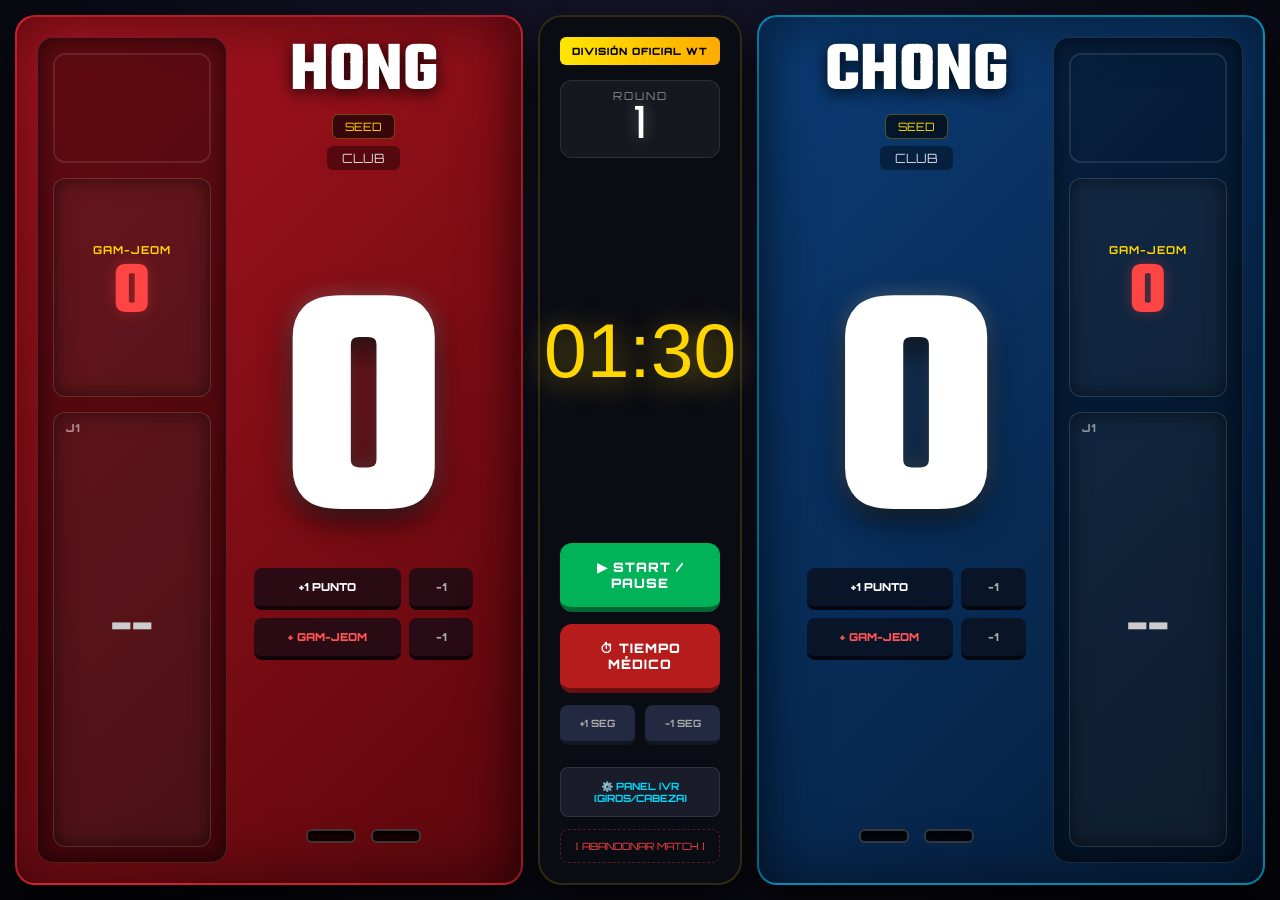
==== combate.html @ 031f1d9b "primer commit" ====
<!DOCTYPE html>
    <html lang="es">
    <head>
        <meta charset="UTF-8">
        <meta name="viewport" content="width=device-width, initial-scale=1.0">
        <title>SMTKD - Consola del Operador Táctico</title>
        <link href="https://fonts.googleapis.com/css2?family=Teko:wght@500;700;900&family=Orbitron:wght@700;900&display=swap" rel="stylesheet">
        <link rel="stylesheet" href="https://cdnjs.cloudflare.com/ajax/libs/font-awesome/6.5.1/css/all.min.css">
        <link rel="stylesheet" href="css/componentes.css">
        <link rel="stylesheet" href="css/marcador.css">
    </head>
    <body class="body-combate">

        <div class="contenedor-marcador">
            <div class="bando rojo">
                <div class="columna-lateral">
                    <div class="bandera" id="bandera-rojo"><img id="img-bandera-rojo" src="" style="width:100%; height:100%; object-fit:cover; border-radius:10px; display:none;"></div>
                    <div class="modulo-lateral modulo-gamjeom" id="gamjeom-rojo-box"><div class="titulo-gamjeom">GAM-JEOM</div><div class="num-gamjeom" id="flt-rojo">0</div></div>
                    <div class="contenedor-jueces" id="jueces-rojo-container">
                        <div class="modulo-lateral" id="j1-rojo-box"><div class="header-juez"><div class="label-modulo">J1</div></div><div class="score-modulo" id="j1-rojo-val">--</div></div>
                        <div class="modulo-lateral" id="j2-rojo-box"><div class="header-juez"><div class="label-modulo">J2</div></div><div class="score-modulo" id="j2-rojo-val">--</div></div>
                    </div>
                </div>
                <div class="contenido-bando">
                    <div class="nombre-competidor" id="nombre-display-rojo">HONG</div>
                    <div class="rank-competidor" id="rank-display-rojo">-</div>
                    <div class="pais-competidor" id="subtexto-display-rojo">-</div>
                    <div class="puntos" id="pts-rojo">0</div>
                    
                    <div class="panel-operador-rapido">
                        <div class="fila-rapida">
                            <button class="btn-op btn-op-pt" onclick="cambiarPuntosDirecto('rojo', 1, null)">+1 PUNTO</button>
                            <button class="btn-op btn-op-sub" onclick="cambiarPuntosDirecto('rojo', -1, null)">-1</button>
                        </div>
                        <div class="fila-rapida">
                            <button class="btn-op btn-op-gj" onclick="cambiarFalta('rojo', 1)">+ GAM-JEOM</button>
                            <button class="btn-op btn-op-sub" onclick="cambiarFalta('rojo', -1)">-1</button>
                        </div>
                    </div>

                    <div class="rounds-ganados-container"><div class="led-round" id="round-rojo-1"></div><div class="led-round" id="round-rojo-2"></div></div>
                </div>
            </div>

            <div class="centro">
                <div class="cabecera-centro">
                    <div class="categoria-box" id="categoria-display">CATEGORÍA</div>
                    <div class="round-box"><div class="round-label" id="lbl-fase">ROUND</div><div class="round-num" id="round-actual">1</div></div>
                </div>
                
                <div class="reloj-nucleo">
                    <div class="tiempo" id="cronometro">00:00</div>
                </div>

                <div class="controles-centro-gamer">
                    <button class="btn-control-main btn-play" id="btn-iniciar" onclick="controlarTiempo()">▶ START / PAUSE</button>
                    <button class="btn-control-main btn-kyeshi" onclick="iniciarKyeShi()">⏱ TIEMPO MÉDICO</button>
                    
                    <div class="fila-botones-tiempo">
                        <button class="btn-sec-centro" onclick="modificarTiempo(1)">+1 SEG</button>
                        <button class="btn-sec-centro" onclick="modificarTiempo(-1)">-1 SEG</button>
                    </div>
                    
                    <button class="btn-admin-modal" onclick="abrirModalAdmin()">⚙️ PANEL IVR (GIROS/CABEZA)</button>
                    <button class="btn-salir-match" onclick="window.location.href='setup.html'">[ ABANDONAR MATCH ]</button>
                </div>
            </div>

            <div class="bando azul">
                <div class="contenido-bando">
                    <div class="nombre-competidor" id="nombre-display-azul">CHONG</div>
                    <div class="rank-competidor" id="rank-display-azul">-</div>
                    <div class="pais-competidor" id="subtexto-display-azul">-</div>
                    <div class="puntos" id="pts-azul">0</div>
                    
                    <div class="panel-operador-rapido">
                        <div class="fila-rapida">
                            <button class="btn-op btn-op-pt" onclick="cambiarPuntosDirecto('azul', 1, null)">+1 PUNTO</button>
                            <button class="btn-op btn-op-sub" onclick="cambiarPuntosDirecto('azul', -1, null)">-1</button>
                        </div>
                        <div class="fila-rapida">
                            <button class="btn-op btn-op-gj" onclick="cambiarFalta('azul', 1)">+ GAM-JEOM</button>
                            <button class="btn-op btn-op-sub" onclick="cambiarFalta('azul', -1)">-1</button>
                        </div>
                    </div>

                    <div class="rounds-ganados-container"><div class="led-round" id="round-azul-1"></div><div class="led-round" id="round-azul-2"></div></div>
                </div>
                <div class="columna-lateral">
                    <div class="bandera" id="bandera-azul"><img id="img-bandera-azul" src="" style="width:100%; height:100%; object-fit:cover; border-radius:10px; display:none;"></div>
                    <div class="modulo-lateral modulo-gamjeom" id="gamjeom-azul-box"><div class="titulo-gamjeom">GAM-JEOM</div><div class="num-gamjeom" id="flt-azul">0</div></div>
                    <div class="contenedor-jueces" id="jueces-azul-container">
                        <div class="modulo-lateral" id="j1-azul-box"><div class="header-juez"><div class="label-modulo">J1</div></div><div class="score-modulo" id="j1-azul-val">--</div></div>
                        <div class="modulo-lateral" id="j2-azul-box"><div class="header-juez"><div class="label-modulo">J2</div></div><div class="score-modulo" id="j2-azul-val">--</div></div>
                    </div>
                </div>
            </div>
        </div>

        <script src="js/combate_engine.js"></script>
    </body>
    </html>
---- css/componentes.css ----
/* ========================================================
   ESTILO CONSOLA DE VIDEOJUEGOS - SMTKD BRAND DEFINITIVE
   ======================================================== */

/* Fuentes, Resets y Colores Base Gamer */
* { box-sizing: border-box; margin: 0; padding: 0; font-family: 'Orbitron', sans-serif; user-select: none; }

body { 
    color: white; 
    min-height: 100vh; 
    overflow-x: hidden; 
    position: relative; 
    /* Fondo inmersivo: Gradiente de estadio nocturno de alta fidelidad */
    background: radial-gradient(circle at 50% 30%, #1a1a35 0%, #0a0a14 70%, #05050a 100%);
}

/* Botón Volver con estética de interfaz de juego (HUD) */
.btn-volver { 
    position: absolute; 
    top: 20px; 
    left: 20px; 
    background: rgba(255, 255, 255, 0.05); 
    color: #00ddff; 
    border: 2px solid #00ddff; 
    padding: 10px 20px; 
    border-radius: 30px; 
    cursor: pointer; 
    z-index: 100; 
    font-size: 11px; 
    font-weight: 900; 
    letter-spacing: 2px;
    text-transform: uppercase; 
    box-shadow: 0 0 15px rgba(0, 221, 255, 0.2);
    transition: all 0.2s ease;
}
.btn-volver:hover { 
    background: #00ddff; 
    color: #000; 
    box-shadow: 0 0 25px #00ddff; 
    transform: scale(1.05);
}

/* ========================================================
   1. MENÚ DE BIENVENIDA (SELECCIÓN DE MODO 3D)
   ======================================================== */
.body-menu { display: flex; justify-content: center; align-items: center; height: 100vh; position: relative; }

/* Rejilla de fondo estilo Tron / Arena Virtual */
.menu-grid-overlay { 
    position: fixed; 
    top: 0; 
    left: 0; 
    width: 100vw; 
    height: 100vh; 
    background-image: 
        linear-gradient(rgba(0, 221, 255, 0.02) 1px, transparent 1px), 
        linear-gradient(90deg, rgba(0, 221, 255, 0.02) 1px, transparent 1px); 
    background-size: 40px 40px; 
    z-index: -1; 
    pointer-events: none; 
}

.menu-container-central { display: flex; flex-direction: column; align-items: center; width: 100%; max-width: 1000px; z-index: 10; position: relative; }
.menu-logo { font-size: 4rem; font-weight: 900; letter-spacing: 8px; color: #fff; text-align: center; font-style: italic; }
.menu-tagline { font-size: 11px; color: #667085; letter-spacing: 4px; margin-bottom: 60px; text-align: center; font-weight: bold; }
.glow-text { color: #ffd600; text-shadow: 0 0 25px rgba(255, 214, 0, 0.6), 0 0 50px rgba(255, 214, 0, 0.3); }

.menu-opciones { display: flex; gap: 50px; justify-content: center; width: 100%; perspective: 2000px; }

/* Tarjetas de Selección Vidrio Esmerilado Premium */
.tarjeta-pro { 
    background: rgba(20, 24, 43, 0.6); 
    border: 2px solid rgba(255, 255, 255, 0.1); 
    border-radius: 24px; 
    width: 340px; 
    cursor: pointer; 
    position: relative;
    transform-style: preserve-3d;
    box-shadow: 0 20px 50px rgba(0,0,0,0.6), inset 0 0 30px rgba(255,255,255,0.02);
    transition: all 0.5s cubic-bezier(0.2, 0.8, 0.2, 1); 
}

.tarjeta-content { background: transparent; padding: 40px 25px; display: flex; flex-direction: column; align-items: center; text-align: center; gap: 20px; transform: translateZ(30px); transform-style: preserve-3d;}

/* Emblema Metálico de Batalla */
.tarjeta-icon { 
    font-size: 48px; 
    width: 90px; 
    height: 90px; 
    display: flex; 
    align-items: center; 
    justify-content: center; 
    border-radius: 24px; 
    background: linear-gradient(135deg, #1e2238 0%, #0d0f1d 100%);
    border: 2px solid rgba(255, 255, 255, 0.08); 
    box-shadow: inset 0 0 20px rgba(255, 255, 255, 0.05), 0 10px 20px rgba(0,0,0,0.4);
    transform: translateZ(20px); 
    transition: all 0.4s cubic-bezier(0.175, 0.885, 0.32, 1.275); 
}
.tarjeta-icon i { background: linear-gradient(180deg, #fff 20%, currentcolor 100%); -webkit-background-clip: text; -webkit-text-fill-color: transparent; display: block; }

.tarjeta-info h3 { font-size: 24px; color: #fff; letter-spacing: 1px; margin-bottom: 5px; }
.tarjeta-info p { font-size: 11px; color: #64748b; font-weight: 900; letter-spacing: 1px; font-family: 'Arial'; }
.btn-acceder { display: inline-block; margin-top: 10px; font-size: 11px; font-weight: 900; letter-spacing: 2px; text-transform: uppercase; border-bottom: 2px solid transparent; padding-bottom: 2px;}

.kyorugi .tarjeta-icon, .kyorugi .btn-acceder { color: #ffd600; }
.torneo .tarjeta-icon, .torneo .btn-acceder { color: #00e676; }

/* Efecto Selección Consola (Hover) */
.kyorugi:hover { 
    transform: translateY(-20px) rotateX(12deg) rotateY(-10deg) scale(1.04);
    border-color: #ffd600; 
    box-shadow: 0 40px 60px rgba(0,0,0,0.8), 0 0 40px rgba(255, 214, 0, 0.25); 
}
.torneo:hover { 
    transform: translateY(-20px) rotateX(12deg) rotateY(10deg) scale(1.04);
    border-color: #00e676; 
    box-shadow: 0 40px 60px rgba(0,0,0,0.8), 0 0 40px rgba(0, 230, 118, 0.25); 
}
.tarjeta-pro:hover .tarjeta-icon { transform: translateZ(90px) rotate(-12deg) scale(1.2); border-color: currentcolor; box-shadow: 0 15px 30px rgba(0,0,0,0.5), 0 0 25px currentcolor; }
.tarjeta-pro:hover .tarjeta-icon i { filter: drop-shadow(0 0 12px currentcolor); }
.tarjeta-pro:hover .btn-acceder { border-color: currentcolor; }


/* ========================================================
   2. INTERFAZ DE PARÁMETROS (SETUP GLASS)
   ======================================================== */
.setup-page-layout, .body-torneo { padding: 100px 40px 40px; display: flex; flex-direction: column; align-items: center; }
.setup-container-main { width: 100%; max-width: 1100px; display: flex; flex-direction: column; gap: 25px; }

/* Contenedores con Efecto Cristal de Juego */
.setup-card { 
    background: rgba(22, 26, 47, 0.65); 
    border: 2px solid rgba(255, 255, 255, 0.05); 
    border-radius: 20px; 
    padding: 30px; 
    box-shadow: 0 20px 40px rgba(0,0,0,0.5), inset 0 0 30px rgba(255,255,255,0.01);
}
.setup-card-esports { border: 2px solid rgba(255, 214, 0, 0.15) !important; background: rgba(30, 25, 45, 0.65); }
.setup-card-title { color: #fff; font-size: 13px; font-weight: 900; letter-spacing: 3px; margin-bottom: 25px; border-bottom: 2px solid rgba(255,255,255,0.05); padding-bottom: 12px; text-transform: uppercase; }

/* Selección de Personajes (Versus Layout) */
.atletas-grid-esports { display: grid; grid-template-columns: 1fr 80px 1fr; gap: 10px; align-items: center; }
.atleta-box-cyber { background: rgba(10, 12, 22, 0.7); border-radius: 16px; padding: 25px; position: relative; border: 1px solid rgba(255,255,255,0.03); }
.rojo-cyber { border-left: 6px solid #ff3344; box-shadow: inset 15px 0 30px rgba(255,51,68,0.03); } 
.azul-cyber { border-left: 6px solid #00ddff; box-shadow: inset 15px 0 30px rgba(0,221,255,0.03); }

.cyber-badge-bando { position: absolute; top: -12px; left: 20px; font-size: 11px; font-weight: 900; padding: 4px 18px; border-radius: 6px; letter-spacing: 1px; box-shadow: 0 4px 10px rgba(0,0,0,0.3); }
.rojo-cyber .cyber-badge-bando { background: #ff3344; text-shadow: 0 1px 3px rgba(0,0,0,0.4); } 
.azul-cyber .cyber-badge-bando { background: #00ddff; color:#000; }

.input-label-cyber { font-size: 10px; color: #515f7c; margin-bottom: 6px; letter-spacing: 1.5px; font-weight: 900; }
.setup-input-cyber, .setup-select-cyber { width: 100%; background: #070911; border: 2px solid rgba(255,255,255,0.05); color: #fff; padding: 12px; border-radius: 8px; font-weight: bold; outline: none; transition: 0.2s; font-family: 'Arial', sans-serif;}
.setup-input-cyber:focus, .setup-select-cyber:focus { border-color: #00ddff; background: #000; box-shadow: 0 0 12px rgba(0,221,255,0.2); }

.cyber-vs-divider { display: flex; flex-direction: column; align-items: center; justify-content: center; position: relative; height: 100%; }
.vs-text { font-size: 28px; font-weight: 900; color: #ffd600; font-style: italic; text-shadow: 0 0 15px rgba(255,214,0,0.5); z-index: 5; }
.vs-line { position: absolute; width: 2px; height: 100%; background: linear-gradient(transparent, rgba(255,255,255,0.1), transparent); }

.cyber-input-gala { background: #070911 !important; border: 2px dashed rgba(255, 214, 0, 0.3) !important; color: #ffd600 !important; font-size: 15px; letter-spacing: 1px; }

/* Reglas Panel */
.reglas-grid { display: grid; grid-template-columns: repeat(3, 1fr); gap: 20px; }
.regla-item { background: rgba(7, 9, 17, 0.5); border: 2px solid rgba(255,255,255,0.03); padding: 20px; border-radius: 12px; }
.input-label { font-size: 11px; color: #64748b; font-weight: 900; margin-bottom: 10px; letter-spacing: 1.5px; text-transform: uppercase; }
.tiempo-inputs { display: flex; align-items: center; gap: 8px; background: #000; padding: 8px 12px; border-radius: 8px; border: 1px solid rgba(255,255,255,0.05); }
.num-mini { width: 50px; text-align: center; background: transparent; border: none; border-bottom: 2px solid #334155; color: #ffd600; font-size: 20px; font-weight: bold; outline: none; }
.num-mini:focus { border-color: #ffd600; }

/* ========================================================
   3. BOTONES CHUNKY DE CONSOLA (EFECTO MECÁNICO 3D)
   ======================================================== */
.setup-actions { display: flex; justify-content: space-between; margin-top: 15px; gap: 20px; }

/* Estilo base Chunky */
.btn-secundario, .btn-iniciar-gigante, .btn-registro-esports {
    border: none;
    border-radius: 14px;
    font-family: 'Orbitron', sans-serif;
    font-weight: 900;
    text-transform: uppercase;
    letter-spacing: 2px;
    cursor: pointer;
    position: relative;
    transition: all 0.1s ease;
}

/* Botón Diagnóstico / Pantalla Secundaria */
.btn-secundario { 
    flex: 1; 
    background: #242942; 
    color: #fff; 
    padding: 18px;
    font-size: 11px;
    border-bottom: 5px solid #131625; /* Sombra sólida 3D */
}
.btn-secundario:audio, .btn-secundario:hover { background: #2f3554; }
.btn-secundario:active { 
    transform: translateY(4px); /* Baja físicamente */
    border-bottom-width: 1px; /* Pierde grosor de sombra */
}

/* Botón Principal FIGHT / INICIAR COMBATE (GIGANTE) */
.btn-iniciar-gigante { 
    flex: 2; 
    background: linear-gradient(180deg, #ffe600 0%, #ff9100 100%); 
    color: black; 
    padding: 18px 40px; 
    font-size: 18px; 
    font-style: italic;
    border-bottom: 6px solid #b36100;
    box-shadow: 0 10px 25px rgba(255, 145, 0, 0.25);
}
.btn-iniciar-gigante:hover { background: linear-gradient(180deg, #fff266 0%, #ffa214 100%); box-shadow: 0 10px 30px rgba(255, 145, 0, 0.4); }
.btn-iniciar-gigante:active { 
    transform: translateY(5px); 
    border-bottom-width: 1px; 
    box-shadow: 0 2px 10px rgba(255, 145, 0, 0.1);
}


/* ========================================================
   4. PANEL DE TORNEOS (ESTÉTRICA DE GESTIÓN ESPORTS)
   ======================================================== */
.panel-registro-esports { display: flex; flex-direction: column; gap: 20px; background: rgba(22, 26, 47, 0.8); padding: 25px; border-radius: 20px; border: 2px solid rgba(255,255,255,0.05); }

/* Botón Verde Confirmar Registro Chunky */
.btn-registro-esports { 
    background: linear-gradient(180deg, #00ff88 0%, #00b359 100%); 
    color: #000; 
    padding: 15px; 
    font-size: 13px; 
    border-bottom: 5px solid #006633;
    width: 100%; 
}
.btn-registro-esports:hover { background: linear-gradient(180deg, #33ffa3 0%, #00cc66 100%); }
.btn-registro-esports:active { transform: translateY(4px); border-bottom-width: 1px; }

/* Datacenter Modular */
.terminal-sync { background: #090b14; border: 2px solid rgba(0, 221, 255, 0.15); padding: 15px; border-radius: 12px; position: relative; box-shadow: inset 0 0 15px rgba(0,221,255,0.02); }
.terminal-title { font-size: 10px; color: #00ddff; margin-bottom: 12px; letter-spacing: 1px; font-weight: bold; text-align: center; }
.terminal-actions { display: flex; gap: 12px; }
.btn-term { flex: 1; text-align: center; font-size: 10px; font-weight: 900; padding: 10px; border-radius: 8px; background: #131728; cursor: pointer; transition: 0.2s; border: none; }
.btn-term-export { color: #ffd600; border-bottom: 3px solid #7a6300; }
.btn-term-export:active { transform: translateY(2px); border-bottom-width: 1px; }
.btn-term-import { color: #00ddff; border-bottom: 3px solid #00778a; }
.btn-term-import:active { transform: translateY(2px); border-bottom-width: 1px; }

.cyber-divider { border: none; border-top: 2px dashed rgba(255,255,255,0.05); margin: 5px 0; }
.contador-atletas { font-size: 12px; background: rgba(255,214,0,0.08); border: 2px solid rgba(255, 214, 0, 0.2); padding: 14px; text-align: center; border-radius: 10px; color:#ffd600; font-weight: bold; letter-spacing: 1px; }


/* ========================================================
   5. MODALES INTERNOS REGENERADOS
   ======================================================== */
.modal-overlay { position: fixed; top: 0; left: 0; width: 100%; height: 100%; background: rgba(3, 4, 9, 0.85); display: none; justify-content: center; align-items: center; z-index: 200; backdrop-filter: blur(12px); }
.modal-overlay.activa { display: flex; }
.modal-box { background: #121526; border: 2px solid rgba(255, 255, 255, 0.08); padding: 40px; border-radius: 24px; box-shadow: 0 40px 80px rgba(0,0,0,0.8); }
.modal-titulo { font-size: 24px; font-weight: 900; color: #ffd600; letter-spacing: 1px; font-style: italic; }

/* Switch de Opciones (Toggles Gamer) */
.toggle-container { display: flex; align-items: center; cursor: pointer; }
.toggle-checkbox { display: none; }
.toggle-switch { width: 46px; height: 24px; background: #090b14; border-radius: 12px; position: relative; transition: 0.3s; border: 2px solid #242942; }
.toggle-slider { width: 16px; height: 16px; background: #64748b; border-radius: 50%; position: absolute; top: 2px; left: 2px; transition: 0.3s; }
.toggle-checkbox:checked + .toggle-switch { background: rgba(0, 230, 118, 0.15); border-color: #00e676; }
.toggle-checkbox:checked + .toggle-switch .toggle-slider { left: 24px; background: #00e676; box-shadow: 0 0 10px #00e676; }
/* ========================================================
   DIAGNOSTICO JOYSTICKS MAPPING (PANTALLA DE TEST)
   ======================================================== */
#gamepad-status { font-family: 'Orbitron'; font-size: 11px; padding: 6px 15px; border-radius: 20px; font-weight: bold; }
.sin-mando { background: rgba(255,255,255,0.03); color: #555; border: 1px solid #222; }
.con-mando { background: rgba(0, 255, 0, 0.1); color: #00ff00; border: 1px solid rgba(0,255,0,0.3); }

.ps-header { display: flex; align-items: center; gap: 15px; margin-bottom: 20px; }
.ps-btn-volver { background: transparent; color: white; border: 2px solid white; border-radius: 50%; width: 35px; height: 35px; font-size: 16px; cursor: pointer; display: flex; align-items: center; justify-content: center; }
.ps-title { font-family: 'Orbitron'; font-size: 22px; color: white; text-transform: uppercase; }

.ps-diag-layout { display: flex; width: 100%; justify-content: center; padding: 20px;}
.ps-grid { display: grid; grid-template-columns: 1fr 1fr; gap: 30px; width: 100%; max-width: 900px; }

.ps-slot { position: relative; display: flex; padding: 25px; border: 1px solid rgba(255,255,255,0.05); background: rgba(10, 12, 22, 0.8); border-radius: 12px; box-shadow: 0 10px 30px rgba(0,0,0,0.5); }
.ps-number { font-size: 120px; font-weight: bold; color: rgba(255,255,255,0.03); position: absolute; left: 15px; top: -10px; font-family: 'Teko'; line-height: 1;}
.ps-info { width: 100%; z-index: 2; display: flex; flex-direction: column; align-items: center; }
.ps-status { font-size: 13px; color: #666; margin-bottom: 20px; font-family: 'Orbitron'; letter-spacing: 1px; }

.ps-slot.conectado { border-color: rgba(0,230,118,0.4); box-shadow: 0 0 20px rgba(0,230,118,0.1); }
.ps-slot.conectado .ps-status { color: #00e676; text-shadow: 0 0 10px rgba(0,230,118,0.5); }

.ps-controller-map { display: flex; align-items: center; gap: 15px; position: relative; }
.ps-triggers { display: flex; flex-direction: column; gap: 5px; }

.ps-dpad, .ps-shapes { display: grid; grid-template-columns: repeat(3, 28px); grid-template-rows: repeat(3, 28px); gap: 2px; }
.ps-up { grid-column: 2; grid-row: 1; } 
.ps-left { grid-column: 1; grid-row: 2; }
.ps-right { grid-column: 3; grid-row: 2; } 
.ps-down { grid-column: 2; grid-row: 3; }

.ps-analogs { display: flex; gap: 15px; margin-left: 10px; }

.ps-btn { display: flex; align-items: center; justify-content: center; color: #555; font-size: 12px; border: 2px solid #333; border-radius: 6px; background: #050508; width: 28px; height: 28px; transition: 0.1s; }
.ps-btn-top { width: 50px; height: 22px; font-size: 10px; border-radius: 4px; }
.ps-stick { width: 34px; height: 34px; border-radius: 50%; }

.ps-btn.prendido { color: #000 !important; border-color: #ffd600 !important; background: #ffd600 !important; box-shadow: 0 0 15px rgba(255,214,0,0.6); font-weight: bold; transform: scale(1.1); }
.ps-stick.prendido { background: rgba(255,214,0,0.4) !important; border-color: #ffd600 !important; box-shadow: 0 0 15px rgba(255,214,0,0.6); transform: scale(1.1); }
---- css/marcador.css ----
/* ========================================================
   ESTILO HÍBRIDO: FONDOS SÓLIDOS + CONSOLA NEÓN 3D
   ======================================================== */

.body-combate, .pagina-publico { background-color: #050508; height: 100vh; overflow: hidden; }

/* Contenedor Principal */
.contenedor-marcador { 
    display: flex; 
    width: 100%; 
    height: 100vh; 
    padding: 15px; 
    gap: 15px;
}

/* ========================================================
   1. FONDOS CLÁSICOS SÓLIDOS (ROJO Y AZUL)
   ======================================================== */
.bando { 
    flex: 1; 
    display: flex; 
    padding: 20px; 
    border-radius: 20px; 
    position: relative; 
    box-shadow: 0 20px 50px rgba(0,0,0,0.8);
}

.rojo { 
    /* Gradiente rojo profundo clásico */
    background: linear-gradient(135deg, #a7131f 0%, #5c070c 100%);
    border: 2px solid rgba(255, 51, 68, 0.5); 
    box-shadow: inset 0 0 60px rgba(0,0,0,0.5), 0 20px 50px rgba(0,0,0,0.8); 
}
.azul { 
    /* Gradiente azul profundo clásico */
    background: linear-gradient(135deg, #0b3c75 0%, #051d3b 100%);
    border: 2px solid rgba(0, 221, 255, 0.5); 
    box-shadow: inset 0 0 60px rgba(0,0,0,0.5), 0 20px 50px rgba(0,0,0,0.8); 
}

.contenido-bando { flex: 1; display: flex; flex-direction: column; justify-content: center; align-items: center; z-index: 2; position: relative; }

/* ========================================================
   2. TEXTOS Y NÚMEROS NEÓN (SOBRE FONDO SÓLIDO)
   ======================================================== */
.nombre-competidor { font-family: 'Teko', sans-serif; font-size: 5.5vw; font-weight: 900; text-transform: uppercase; position: absolute; top: 0px; text-shadow: 0 4px 15px rgba(0,0,0,0.8); line-height: 1; color: #fff; }
.rank-competidor { font-family: 'Orbitron'; font-size: 0.9vw; color: #ffd600; position: absolute; top: 6vw; background: rgba(0,0,0,0.6); padding: 4px 12px; border-radius: 6px; border: 1px solid rgba(255,214,0,0.3); }
.pais-competidor { font-family: 'Orbitron'; font-size: 1vw; color: rgba(255,255,255,0.8); position: absolute; top: 8.5vw; background: rgba(0,0,0,0.4); padding: 4px 15px; border-radius: 6px; }

.puntos { 
    font-family: 'Teko', sans-serif; 
    font-size: 26vw; 
    font-weight: 900; 
    line-height: 0.75; 
    margin-top: 5vw; 
    transition: transform 0.1s ease; 
    color: #fff;
    /* Resplandor blanco elegante para que resalte en ambos colores */
    text-shadow: 0 10px 30px rgba(0,0,0,0.8), 0 0 20px rgba(255,255,255,0.3);
}
.puntos.hit { transform: scale(1.15); text-shadow: 0 0 50px #fff; }

/* ========================================================
   3. BOTONES CHUNKY 3D DEL OPERADOR
   ======================================================== */
.panel-operador-rapido { display: flex; flex-direction: column; gap: 8px; width: 80%; margin-top: 15px; z-index: 20; }
.fila-rapida { display: flex; gap: 8px; }

.btn-op {
    font-family: 'Orbitron';
    font-weight: 900;
    font-size: 11px;
    border: none;
    border-radius: 8px;
    cursor: pointer;
    padding: 12px;
    color: #fff;
    transition: 0.1s ease;
    /* Fondo oscuro translúcido para que combine con el rojo y el azul */
    background: rgba(10, 12, 22, 0.7); 
    border-bottom: 4px solid rgba(0,0,0,0.6);
}
.btn-op-pt { flex: 3; }
.btn-op-gj { flex: 3; color: #ff5555; }
.btn-op-sub { flex: 1; color: #aaa; }

.btn-op:active { transform: translateY(3px); border-bottom-width: 1px; }
.btn-op-pt:hover { background: rgba(255,255,255,0.1); color: #ffd600; }
.btn-op-gj:hover { background: rgba(255,85,85,0.2); color: #ff3333; }

/* ========================================================
   4. PANELES LATERALES (JUECES Y GAM-JEOM)
   ======================================================== */
.columna-lateral { width: 190px; display: flex; flex-direction: column; gap: 15px; background: rgba(0, 0, 0, 0.4); padding: 15px; border-radius: 16px; border: 1px solid rgba(255,255,255,0.1); height: 100%; z-index: 10; box-shadow: inset 0 0 20px rgba(0,0,0,0.5); }
.bandera { width: 100%; height: 110px; border-radius: 12px; overflow: hidden; border: 2px solid rgba(255,255,255,0.1); }
.modulo-lateral { flex: 1; background: rgba(255, 255, 255, 0.05); border-radius: 12px; border: 1px solid rgba(255,255,255,0.1); display: flex; flex-direction: column; justify-content: center; align-items: center; position: relative; box-shadow: inset 0 0 20px rgba(0,0,0,0.5);}
.score-modulo { font-size: 60px; font-family: 'Teko'; font-weight: 900; line-height: 1; color: #ccc;}
.label-modulo { font-size: 11px; font-family: 'Orbitron'; font-weight: 900; color: rgba(255,255,255,0.5); }
.header-juez { position: absolute; top: 8px; left: 12px; }
.contenedor-jueces { display: flex; flex-direction: column; flex: 2; gap: 15px; width: 100%; }

.titulo-gamjeom { font-family: 'Orbitron'; font-size: 11px; color: #ffd600; font-weight: bold; letter-spacing: 1px; }
.num-gamjeom { font-family: 'Teko'; font-size: 75px; font-weight: 900; line-height: 1; color: #ff4444; text-shadow: 0 0 15px rgba(255,68,68,0.3); }

.modulo-lateral.activo { background: rgba(0, 230, 118, 0.2); border-color: #00e676; box-shadow: 0 0 20px rgba(0,230,118,0.3); }
.modulo-lateral.parpadeo-voto { background: rgba(255, 214, 0, 0.2); border-color: #ffd600; }
.modulo-lateral.parpadeo-voto .score-modulo { color: #ffd600; text-shadow: 0 0 15px #ffd600; }

/* Rondas Ganadas (Leds) */
.rounds-ganados-container { display: flex; gap: 15px; position: absolute; bottom: 20px; }
.led-round { width: 50px; height: 14px; border-radius: 6px; border: 2px solid rgba(255,255,255,0.2); background: rgba(0,0,0,0.8); box-shadow: inset 0 2px 5px rgba(0,0,0,1); }
.led-round.activo { background: #ffd600; box-shadow: 0 0 20px #ffd600; border-color: #fff; }

/* ========================================================
   5. CONSOLA CENTRAL NEÓN
   ======================================================== */
.centro { 
    width: 16vw; 
    min-width: 200px; 
    background: #0a0c14; /* Fondo oscuro y sólido para que resalte de los colores */
    display: flex; 
    flex-direction: column; 
    justify-content: space-between; 
    align-items: center; 
    padding: 20px; 
    border-radius: 24px;
    border: 2px solid rgba(255, 214, 0, 0.15);
    box-shadow: 0 20px 50px rgba(0,0,0,0.8);
    z-index: 10; 
}

.cabecera-centro { width: 100%; display: flex; flex-direction: column; gap: 15px; align-items: center; }
.categoria-box { font-family: 'Orbitron'; font-size: 10px; background: linear-gradient(90deg, #ffe600, #ffaa00); color: #000; font-weight: 900; padding: 8px; border-radius: 6px; text-align: center; width: 100%; letter-spacing: 1px; }
.round-box { text-align: center; background: rgba(255,255,255,0.05); padding: 8px 20px; border-radius: 12px; border: 1px solid rgba(255,255,255,0.1); width: 100%; }
.round-label { font-family: 'Orbitron'; font-size: 11px; color: #888; letter-spacing: 2px; }
.round-num { font-family: 'Teko'; font-size: 4vw; line-height: 0.9; color: #fff; text-shadow: 0 0 15px rgba(255,255,255,0.3); }

/* Reloj Digital */
.reloj-nucleo { margin: 20px 0; }
.tiempo { font-family: 'Impact', sans-serif; font-size: 6vw; color: #ffd600; text-shadow: 0 5px 30px rgba(255, 214, 0, 0.5); line-height: 1; }

/* Controles Chunky del Centro */
.controles-centro-gamer { display: flex; flex-direction: column; gap: 12px; width: 100%; }

.btn-control-main {
    border: none;
    border-radius: 12px;
    font-family: 'Orbitron';
    font-weight: 900;
    font-size: 13px;
    padding: 16px;
    color: #fff;
    cursor: pointer;
    transition: 0.1s ease;
    letter-spacing: 1px;
}
.btn-play { background: #00b359; border-bottom: 5px solid #006633; }
.btn-play:active { transform: translateY(4px); border-bottom-width: 1px; }

.btn-kyeshi { background: #b71c1c; border-bottom: 5px solid #6b1010; }
.btn-kyeshi:active { transform: translateY(4px); border-bottom-width: 1px; }

.fila-botones-tiempo { display: flex; gap: 10px; width: 100%; }
.btn-sec-centro { flex: 1; background: #242942; border: none; border-bottom: 4px solid #131625; color: #aaa; font-family: 'Orbitron'; font-weight: bold; font-size: 10px; padding: 12px; border-radius: 8px; cursor: pointer; transition: 0.1s ease;}
.btn-sec-centro:active { transform: translateY(3px); border-bottom-width: 1px; }

.btn-admin-modal { background: #1a1c29; border: 1px solid rgba(255,255,255,0.1); color: #00ddff; padding: 12px; font-family: 'Orbitron'; font-size: 10px; font-weight: bold; border-radius: 8px; cursor: pointer; margin-top: 10px; }
.btn-admin-modal:hover { background: #242942; }

.btn-salir-match { background: transparent; color: #ff4444; font-size: 10px; font-family: 'Orbitron'; padding: 10px; border-radius: 8px; width: 100%; cursor: pointer; border: 1px dashed rgba(255,68,68,0.3); }
.btn-salir-match:hover { background: rgba(255,68,68,0.1); border-color: #ff4444; }

/* ========================================================
   AJUSTES EXCLUSIVOS PARA PANTALLA DE TV (PÚBLICO)
   ======================================================== */
.pagina-publico .panel-operador-rapido { display: none !important; }
.pagina-publico .centro { background: transparent; border: none; box-shadow: none; backdrop-filter: none; justify-content: flex-start; padding-top: 40px; }
.pagina-publico .bando.rojo { margin-left: 10px; }
.pagina-publico .bando.azul { margin-right: 10px; }

/* Hit Indicator en Pantalla Pública */
.icono-hit-reciente { position: absolute; width: 80px; height: 80px; opacity: 0; transform: scale(0.5); transition: all 0.3s cubic-bezier(0.175, 0.885, 0.32, 1.275); z-index: 10; bottom: 15%; }
.icono-hit-reciente.show { opacity: 1; transform: scale(1); }
.rojo .icono-hit-reciente { right: 40px; filter: drop-shadow(0 0 20px #fff); }
.azul .icono-hit-reciente { left: 40px; filter: drop-shadow(0 0 20px #fff); }
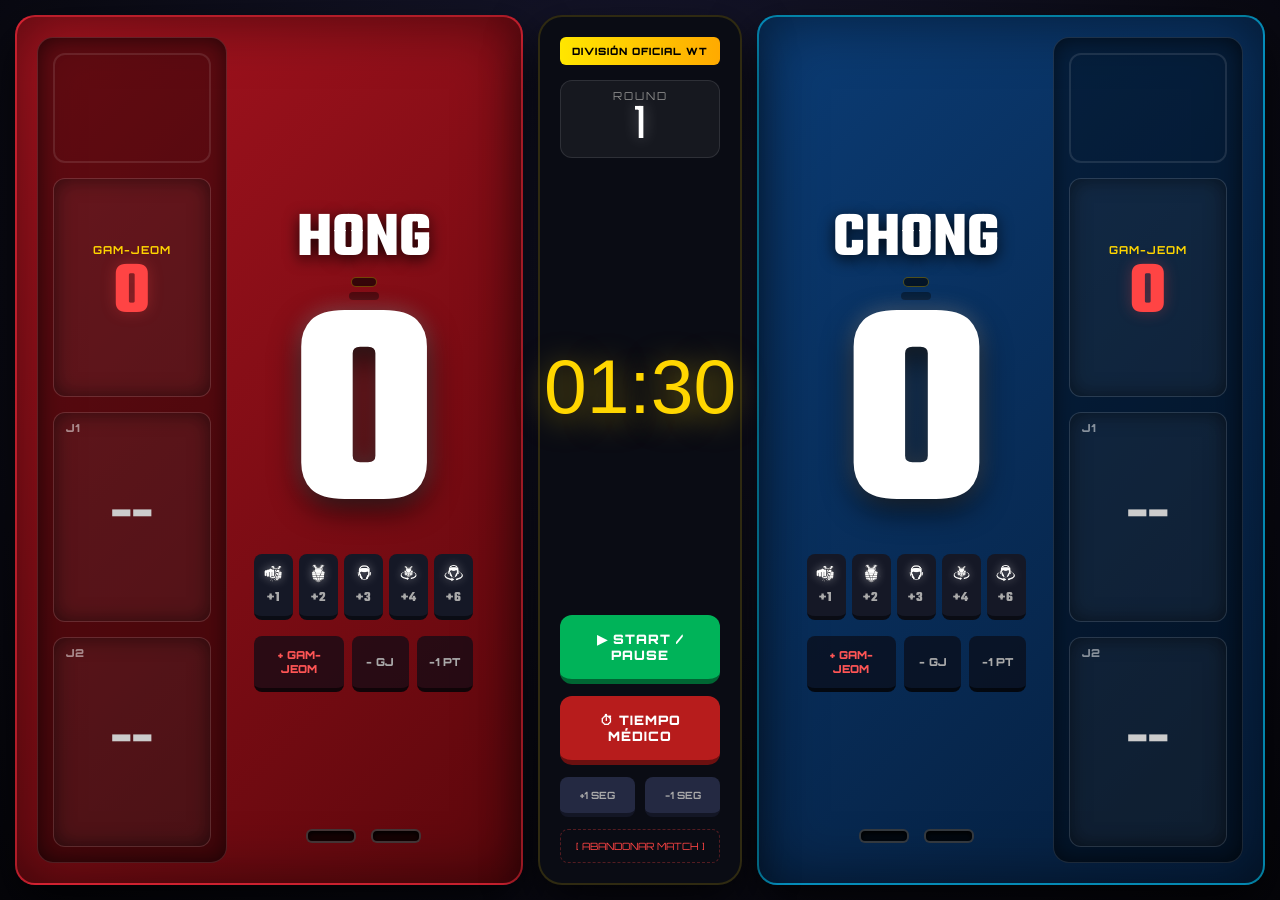
==== commit 1870974d: "commit 2" ====
--- a/combate.html
+++ b/combate.html
@@ -1,102 +1,134 @@
-    <!DOCTYPE html>
-    <html lang="es">
-    <head>
-        <meta charset="UTF-8">
-        <meta name="viewport" content="width=device-width, initial-scale=1.0">
-        <title>SMTKD - Consola del Operador Táctico</title>
-        <link href="https://fonts.googleapis.com/css2?family=Teko:wght@500;700;900&family=Orbitron:wght@700;900&display=swap" rel="stylesheet">
-        <link rel="stylesheet" href="https://cdnjs.cloudflare.com/ajax/libs/font-awesome/6.5.1/css/all.min.css">
-        <link rel="stylesheet" href="css/componentes.css">
-        <link rel="stylesheet" href="css/marcador.css">
-    </head>
-    <body class="body-combate">
+<!DOCTYPE html>
+<html lang="es">
+<head>
+    <meta charset="UTF-8">
+    <meta name="viewport" content="width=device-width, initial-scale=1.0">
+    <title>SMTKD - Consola del Operador Táctico</title>
+    <link href="https://fonts.googleapis.com/css2?family=Teko:wght@500;700;900&family=Orbitron:wght@700;900&display=swap" rel="stylesheet">
+    <link rel="stylesheet" href="https://cdnjs.cloudflare.com/ajax/libs/font-awesome/6.5.1/css/all.min.css">
+    <link rel="stylesheet" href="css/componentes.css">
+    <link rel="stylesheet" href="css/marcador.css">
+</head>
+<body class="body-combate">
 
-        <div class="contenedor-marcador">
-            <div class="bando rojo">
-                <div class="columna-lateral">
-                    <div class="bandera" id="bandera-rojo"><img id="img-bandera-rojo" src="" style="width:100%; height:100%; object-fit:cover; border-radius:10px; display:none;"></div>
-                    <div class="modulo-lateral modulo-gamjeom" id="gamjeom-rojo-box"><div class="titulo-gamjeom">GAM-JEOM</div><div class="num-gamjeom" id="flt-rojo">0</div></div>
-                    <div class="contenedor-jueces" id="jueces-rojo-container">
-                        <div class="modulo-lateral" id="j1-rojo-box"><div class="header-juez"><div class="label-modulo">J1</div></div><div class="score-modulo" id="j1-rojo-val">--</div></div>
-                        <div class="modulo-lateral" id="j2-rojo-box"><div class="header-juez"><div class="label-modulo">J2</div></div><div class="score-modulo" id="j2-rojo-val">--</div></div>
+    <div class="contenedor-marcador">
+        <div class="bando rojo">
+            <div class="columna-lateral">
+                <div class="bandera" id="bandera-rojo"><img id="img-bandera-rojo" src="" style="width:100%; height:100%; object-fit:cover; border-radius:10px; display:none;"></div>
+                <div class="modulo-lateral modulo-gamjeom" id="gamjeom-rojo-box"><div class="titulo-gamjeom">GAM-JEOM</div><div class="num-gamjeom" id="flt-rojo">0</div></div>
+                <div class="contenedor-jueces" id="jueces-rojo-container">
+                    <div class="modulo-lateral" id="j1-rojo-box"><div class="header-juez"><div class="label-modulo">J1</div></div><div class="score-modulo" id="j1-rojo-val">--</div></div>
+                    <div class="modulo-lateral" id="j2-rojo-box"><div class="header-juez"><div class="label-modulo">J2</div></div><div class="score-modulo" id="j2-rojo-val">--</div></div>
+                </div>
+            </div>
+            <div class="contenido-bando">
+                <div class="nombre-competidor" id="nombre-display-rojo">HONG</div>
+                <div class="rank-competidor" id="rank-display-rojo">-</div>
+                <div class="pais-competidor" id="subtexto-display-rojo">-</div>
+                <div class="puntos" id="pts-rojo">0</div>
+                
+                <div class="panel-operador-rapido">
+                    <div class="fila-puntos-grid">
+                        <button class="btn-op btn-pt-icon" onclick="cambiarPuntosDirecto('rojo', 1, 'punio')"><span class="tkd-icon icon-punio"></span><span>+1</span></button>
+                        <button class="btn-op btn-pt-icon" onclick="cambiarPuntosDirecto('rojo', 2, 'peto')"><span class="tkd-icon icon-peto"></span><span>+2</span></button>
+                        <button class="btn-op btn-pt-icon" onclick="cambiarPuntosDirecto('rojo', 3, 'casco')"><span class="tkd-icon icon-casco"></span><span>+3</span></button>
+                        <button class="btn-op btn-pt-icon" onclick="cambiarPuntosDirecto('rojo', 4, 'petogiro')"><span class="tkd-icon icon-petogiro"></span><span>+4</span></button>
+                        <button class="btn-op btn-pt-icon" onclick="cambiarPuntosDirecto('rojo', 6, 'cascogiro')"><span class="tkd-icon icon-cascogiro"></span><span>+6</span></button>
+                    </div>
+                    <div class="fila-rapida" style="margin-top: 8px;">
+                        <button class="btn-op btn-op-gj" onclick="cambiarFalta('rojo', 1)" style="flex:2;">+ GAM-JEOM</button>
+                        <button class="btn-op btn-op-sub" onclick="cambiarFalta('rojo', -1)">- GJ</button>
+                        <button class="btn-op btn-op-sub" onclick="cambiarPuntosDirecto('rojo', -1, null)">-1 PT</button>
                     </div>
                 </div>
-                <div class="contenido-bando">
-                    <div class="nombre-competidor" id="nombre-display-rojo">HONG</div>
-                    <div class="rank-competidor" id="rank-display-rojo">-</div>
-                    <div class="pais-competidor" id="subtexto-display-rojo">-</div>
-                    <div class="puntos" id="pts-rojo">0</div>
-                    
-                    <div class="panel-operador-rapido">
-                        <div class="fila-rapida">
-                            <button class="btn-op btn-op-pt" onclick="cambiarPuntosDirecto('rojo', 1, null)">+1 PUNTO</button>
-                            <button class="btn-op btn-op-sub" onclick="cambiarPuntosDirecto('rojo', -1, null)">-1</button>
-                        </div>
-                        <div class="fila-rapida">
-                            <button class="btn-op btn-op-gj" onclick="cambiarFalta('rojo', 1)">+ GAM-JEOM</button>
-                            <button class="btn-op btn-op-sub" onclick="cambiarFalta('rojo', -1)">-1</button>
-                        </div>
-                    </div>
 
-                    <div class="rounds-ganados-container"><div class="led-round" id="round-rojo-1"></div><div class="led-round" id="round-rojo-2"></div></div>
-                </div>
+                <div class="rounds-ganados-container"><div class="led-round" id="round-rojo-1"></div><div class="led-round" id="round-rojo-2"></div></div>
+            </div>
+        </div>
+
+        <div class="centro">
+            <div class="cabecera-centro">
+                <div class="categoria-box" id="categoria-display">CATEGORÍA</div>
+                <div class="round-box"><div class="round-label" id="lbl-fase">ROUND</div><div class="round-num" id="round-actual">1</div></div>
+            </div>
+            
+            <div class="reloj-nucleo">
+                <div class="tiempo" id="cronometro">00:00</div>
             </div>
 
-            <div class="centro">
-                <div class="cabecera-centro">
-                    <div class="categoria-box" id="categoria-display">CATEGORÍA</div>
-                    <div class="round-box"><div class="round-label" id="lbl-fase">ROUND</div><div class="round-num" id="round-actual">1</div></div>
+            <div class="controles-centro-gamer">
+                <button class="btn-control-main btn-play" id="btn-iniciar" onclick="controlarTiempo()">▶ START / PAUSE</button>
+                <button class="btn-control-main btn-kyeshi" onclick="iniciarKyeShi()">⏱ TIEMPO MÉDICO</button>
+                
+                <div class="fila-botones-tiempo">
+                    <button class="btn-sec-centro" onclick="modificarTiempo(1)">+1 SEG</button>
+                    <button class="btn-sec-centro" onclick="modificarTiempo(-1)">-1 SEG</button>
                 </div>
                 
-                <div class="reloj-nucleo">
-                    <div class="tiempo" id="cronometro">00:00</div>
+                <button class="btn-salir-match" onclick="window.location.href='setup.html'">[ ABANDONAR MATCH ]</button>
+            </div>
+        </div>
+
+        <div class="bando azul">
+            <div class="contenido-bando">
+                <div class="nombre-competidor" id="nombre-display-azul">CHONG</div>
+                <div class="rank-competidor" id="rank-display-azul">-</div>
+                <div class="pais-competidor" id="subtexto-display-azul">-</div>
+                <div class="puntos" id="pts-azul">0</div>
+                
+                <div class="panel-operador-rapido">
+                    <div class="fila-puntos-grid">
+                        <button class="btn-op btn-pt-icon" onclick="cambiarPuntosDirecto('azul', 1, 'punio')"><span class="tkd-icon icon-punio"></span><span>+1</span></button>
+                        <button class="btn-op btn-pt-icon" onclick="cambiarPuntosDirecto('azul', 2, 'peto')"><span class="tkd-icon icon-peto"></span><span>+2</span></button>
+                        <button class="btn-op btn-pt-icon" onclick="cambiarPuntosDirecto('azul', 3, 'casco')"><span class="tkd-icon icon-casco"></span><span>+3</span></button>
+                        <button class="btn-op btn-pt-icon" onclick="cambiarPuntosDirecto('azul', 4, 'petogiro')"><span class="tkd-icon icon-petogiro"></span><span>+4</span></button>
+                        <button class="btn-op btn-pt-icon" onclick="cambiarPuntosDirecto('azul', 6, 'cascogiro')"><span class="tkd-icon icon-cascogiro"></span><span>+6</span></button>
+                    </div>
+                    <div class="fila-rapida" style="margin-top: 8px;">
+                        <button class="btn-op btn-op-gj" onclick="cambiarFalta('azul', 1)" style="flex:2;">+ GAM-JEOM</button>
+                        <button class="btn-op btn-op-sub" onclick="cambiarFalta('azul', -1)">- GJ</button>
+                        <button class="btn-op btn-op-sub" onclick="cambiarPuntosDirecto('azul', -1, null)">-1 PT</button>
+                    </div>
                 </div>
 
-                <div class="controles-centro-gamer">
-                    <button class="btn-control-main btn-play" id="btn-iniciar" onclick="controlarTiempo()">▶ START / PAUSE</button>
-                    <button class="btn-control-main btn-kyeshi" onclick="iniciarKyeShi()">⏱ TIEMPO MÉDICO</button>
-                    
-                    <div class="fila-botones-tiempo">
-                        <button class="btn-sec-centro" onclick="modificarTiempo(1)">+1 SEG</button>
-                        <button class="btn-sec-centro" onclick="modificarTiempo(-1)">-1 SEG</button>
-                    </div>
-                    
-                    <button class="btn-admin-modal" onclick="abrirModalAdmin()">⚙️ PANEL IVR (GIROS/CABEZA)</button>
-                    <button class="btn-salir-match" onclick="window.location.href='setup.html'">[ ABANDONAR MATCH ]</button>
-                </div>
+                <div class="rounds-ganados-container"><div class="led-round" id="round-azul-1"></div><div class="led-round" id="round-azul-2"></div></div>
             </div>
-
-            <div class="bando azul">
-                <div class="contenido-bando">
-                    <div class="nombre-competidor" id="nombre-display-azul">CHONG</div>
-                    <div class="rank-competidor" id="rank-display-azul">-</div>
-                    <div class="pais-competidor" id="subtexto-display-azul">-</div>
-                    <div class="puntos" id="pts-azul">0</div>
-                    
-                    <div class="panel-operador-rapido">
-                        <div class="fila-rapida">
-                            <button class="btn-op btn-op-pt" onclick="cambiarPuntosDirecto('azul', 1, null)">+1 PUNTO</button>
-                            <button class="btn-op btn-op-sub" onclick="cambiarPuntosDirecto('azul', -1, null)">-1</button>
-                        </div>
-                        <div class="fila-rapida">
-                            <button class="btn-op btn-op-gj" onclick="cambiarFalta('azul', 1)">+ GAM-JEOM</button>
-                            <button class="btn-op btn-op-sub" onclick="cambiarFalta('azul', -1)">-1</button>
-                        </div>
-                    </div>
-
-                    <div class="rounds-ganados-container"><div class="led-round" id="round-azul-1"></div><div class="led-round" id="round-azul-2"></div></div>
-                </div>
-                <div class="columna-lateral">
-                    <div class="bandera" id="bandera-azul"><img id="img-bandera-azul" src="" style="width:100%; height:100%; object-fit:cover; border-radius:10px; display:none;"></div>
-                    <div class="modulo-lateral modulo-gamjeom" id="gamjeom-azul-box"><div class="titulo-gamjeom">GAM-JEOM</div><div class="num-gamjeom" id="flt-azul">0</div></div>
-                    <div class="contenedor-jueces" id="jueces-azul-container">
-                        <div class="modulo-lateral" id="j1-azul-box"><div class="header-juez"><div class="label-modulo">J1</div></div><div class="score-modulo" id="j1-azul-val">--</div></div>
-                        <div class="modulo-lateral" id="j2-azul-box"><div class="header-juez"><div class="label-modulo">J2</div></div><div class="score-modulo" id="j2-azul-val">--</div></div>
-                    </div>
+            <div class="columna-lateral">
+                <div class="bandera" id="bandera-azul"><img id="img-bandera-azul" src="" style="width:100%; height:100%; object-fit:cover; border-radius:10px; display:none;"></div>
+                <div class="modulo-lateral modulo-gamjeom" id="gamjeom-azul-box"><div class="titulo-gamjeom">GAM-JEOM</div><div class="num-gamjeom" id="flt-azul">0</div></div>
+                <div class="contenedor-jueces" id="jueces-azul-container">
+                    <div class="modulo-lateral" id="j1-azul-box"><div class="header-juez"><div class="label-modulo">J1</div></div><div class="score-modulo" id="j1-azul-val">--</div></div>
+                    <div class="modulo-lateral" id="j2-azul-box"><div class="header-juez"><div class="label-modulo">J2</div></div><div class="score-modulo" id="j2-azul-val">--</div></div>
                 </div>
             </div>
         </div>
+    </div>
 
-        <script src="js/combate_engine.js"></script>
-    </body>
-    </html>+    <div class="modal-overlay" id="modal-round">
+        <div class="modal-box" style="max-width: 900px; width: 95%;">
+            <div class="modal-titulo" id="modal-r-titulo">ROUND TERMINADO</div>
+            <div id="modal-r-ganador" style="font-size: 30px; font-weight: 900; margin: 10px 0;">GANADOR</div>
+            <div class="modal-criterio" id="modal-r-criterio">Criterio.</div>
+            
+            <div class="tabla-estadisticas" id="contenedor-estadisticas">
+                <div class="stat-header"><div>HONG</div><div>ESTADÍSTICAS</div><div>CHONG</div></div>
+                <div class="stat-row stat-total"><div class="stat-r-val" id="st-pt-r">0</div><div>TOTAL</div><div class="stat-a-val" id="st-pt-a">0</div></div>
+                <div class="stat-row"><div class="stat-r-val" id="st-pu-r">0</div><div class="stat-icon-wrapper"><span class="stat-icon icon-punio"></span></div><div class="stat-a-val" id="st-pu-a">0</div></div>
+                <div class="stat-row"><div class="stat-r-val" id="st-pe-r">0</div><div class="stat-icon-wrapper"><span class="stat-icon icon-peto"></span></div><div class="stat-a-val" id="st-pe-a">0</div></div>
+                <div class="stat-row"><div class="stat-r-val" id="st-ca-r">0</div><div class="stat-icon-wrapper"><span class="stat-icon icon-casco"></span></div><div class="stat-a-val" id="st-ca-a">0</div></div>
+                <div class="stat-row"><div class="stat-r-val" id="st-gj-r">0</div><div>FALTAS</div><div class="stat-a-val" id="st-gj-a">0</div></div>
+            </div>
+
+            <div id="contenedor-voto-manual" style="display: none; margin: 20px 0;">
+                <div class="fila-jueces-voto">
+                    <button class="btn-voto-rojo" onclick="asignarGanadorManual('rojo')">SUPERIORIDAD HONG</button>
+                    <button class="btn-voto-azul" onclick="asignarGanadorManual('azul')">SUPERIORIDAD CHONG</button>
+                </div>
+            </div>
+            <button id="btn-modal-accion" class="btn-iniciar-gigante" onclick="avanzarSiguientePaso()" style="width: 100%; margin-top: 20px;">AVANZAR / CONTINUAR</button>
+        </div>
+    </div>
+
+    <script src="js/combate_engine.js"></script>
+</body>
+</html>
--- a/css/marcador.css
+++ b/css/marcador.css
@@ -38,27 +38,62 @@
     box-shadow: inset 0 0 60px rgba(0,0,0,0.5), 0 20px 50px rgba(0,0,0,0.8); 
 }
 
-.contenido-bando { flex: 1; display: flex; flex-direction: column; justify-content: center; align-items: center; z-index: 2; position: relative; }
-
-/* ========================================================
-   2. TEXTOS Y NÚMEROS NEÓN (SOBRE FONDO SÓLIDO)
-   ======================================================== */
-.nombre-competidor { font-family: 'Teko', sans-serif; font-size: 5.5vw; font-weight: 900; text-transform: uppercase; position: absolute; top: 0px; text-shadow: 0 4px 15px rgba(0,0,0,0.8); line-height: 1; color: #fff; }
-.rank-competidor { font-family: 'Orbitron'; font-size: 0.9vw; color: #ffd600; position: absolute; top: 6vw; background: rgba(0,0,0,0.6); padding: 4px 12px; border-radius: 6px; border: 1px solid rgba(255,214,0,0.3); }
-.pais-competidor { font-family: 'Orbitron'; font-size: 1vw; color: rgba(255,255,255,0.8); position: absolute; top: 8.5vw; background: rgba(0,0,0,0.4); padding: 4px 15px; border-radius: 6px; }
+.contenido-bando { 
+    flex: 1; 
+    display: flex; 
+    flex-direction: column; 
+    justify-content: center; 
+    align-items: center; 
+    z-index: 2; 
+    position: relative; 
+}
+
+/* ========================================================
+   2. TEXTOS Y NÚMEROS NEÓN (APILADO AUTOMÁTICO)
+   ======================================================== */
+.nombre-competidor { 
+    font-family: 'Teko', sans-serif; 
+    font-size: 5vw; 
+    font-weight: 900; 
+    text-transform: uppercase; 
+    text-shadow: 0 4px 15px rgba(0,0,0,0.8); 
+    line-height: 1; 
+    color: #fff; 
+    margin-bottom: 5px;
+}
+
+.rank-competidor { 
+    font-family: 'Orbitron'; 
+    font-size: 0.9vw; 
+    color: #ffd600; 
+    background: rgba(0,0,0,0.6); 
+    padding: 4px 12px; 
+    border-radius: 6px; 
+    border: 1px solid rgba(255,214,0,0.3); 
+    margin-bottom: 5px;
+}
+
+.pais-competidor { 
+    font-family: 'Orbitron'; 
+    font-size: 1vw; 
+    color: rgba(255,255,255,0.8); 
+    background: rgba(0,0,0,0.4); 
+    padding: 4px 15px; 
+    border-radius: 6px; 
+    margin-bottom: 2vh; /* Da un respiro antes de que empiece el número */
+}
 
 .puntos { 
     font-family: 'Teko', sans-serif; 
-    font-size: 26vw; 
+    font-size: 23vw; /* Ajustado para que encaje perfecto */
     font-weight: 900; 
     line-height: 0.75; 
-    margin-top: 5vw; 
-    transition: transform 0.1s ease; 
+    margin-top: 0; 
+    position: relative;
+    z-index: 10;
     color: #fff;
-    /* Resplandor blanco elegante para que resalte en ambos colores */
     text-shadow: 0 10px 30px rgba(0,0,0,0.8), 0 0 20px rgba(255,255,255,0.3);
 }
-.puntos.hit { transform: scale(1.15); text-shadow: 0 0 50px #fff; }
 
 /* ========================================================
    3. BOTONES CHUNKY 3D DEL OPERADOR
@@ -76,7 +111,6 @@
     padding: 12px;
     color: #fff;
     transition: 0.1s ease;
-    /* Fondo oscuro translúcido para que combine con el rojo y el azul */
     background: rgba(10, 12, 22, 0.7); 
     border-bottom: 4px solid rgba(0,0,0,0.6);
 }
@@ -117,7 +151,7 @@
 .centro { 
     width: 16vw; 
     min-width: 200px; 
-    background: #0a0c14; /* Fondo oscuro y sólido para que resalte de los colores */
+    background: #0a0c14; 
     display: flex; 
     flex-direction: column; 
     justify-content: space-between; 
@@ -164,9 +198,6 @@
 .btn-sec-centro { flex: 1; background: #242942; border: none; border-bottom: 4px solid #131625; color: #aaa; font-family: 'Orbitron'; font-weight: bold; font-size: 10px; padding: 12px; border-radius: 8px; cursor: pointer; transition: 0.1s ease;}
 .btn-sec-centro:active { transform: translateY(3px); border-bottom-width: 1px; }
 
-.btn-admin-modal { background: #1a1c29; border: 1px solid rgba(255,255,255,0.1); color: #00ddff; padding: 12px; font-family: 'Orbitron'; font-size: 10px; font-weight: bold; border-radius: 8px; cursor: pointer; margin-top: 10px; }
-.btn-admin-modal:hover { background: #242942; }
-
 .btn-salir-match { background: transparent; color: #ff4444; font-size: 10px; font-family: 'Orbitron'; padding: 10px; border-radius: 8px; width: 100%; cursor: pointer; border: 1px dashed rgba(255,68,68,0.3); }
 .btn-salir-match:hover { background: rgba(255,68,68,0.1); border-color: #ff4444; }
 
@@ -182,4 +213,63 @@
 .icono-hit-reciente { position: absolute; width: 80px; height: 80px; opacity: 0; transform: scale(0.5); transition: all 0.3s cubic-bezier(0.175, 0.885, 0.32, 1.275); z-index: 10; bottom: 15%; }
 .icono-hit-reciente.show { opacity: 1; transform: scale(1); }
 .rojo .icono-hit-reciente { right: 40px; filter: drop-shadow(0 0 20px #fff); }
-.azul .icono-hit-reciente { left: 40px; filter: drop-shadow(0 0 20px #fff); }+.azul .icono-hit-reciente { left: 40px; filter: drop-shadow(0 0 20px #fff); }
+
+/* ========================================================
+   ANIMACIONES EXPLOSIVAS DE PUNTOS Y BOTONERA DE ÍCONOS
+   ======================================================== */
+
+/* Clases de los íconos de los botones */
+.tkd-icon { width: 100%; height: 100%; background-size: contain; background-repeat: no-repeat; background-position: center; display: inline-block; filter: invert(1); }
+.icon-punio { background-image: url('../puño.png'); } 
+.icon-peto { background-image: url('../pechera.png'); } 
+.icon-petogiro { background-image: url('../pecehra-giro.png'); } 
+.icon-casco { background-image: url('../cabezal.png'); } 
+.icon-cascogiro { background-image: url('../cabezal-giro.png'); }
+
+/* Grilla de botones con íconos */
+.fila-puntos-grid { display: grid; grid-template-columns: repeat(5, 1fr); gap: 6px; }
+.btn-pt-icon { display: flex; flex-direction: column; align-items: center; justify-content: center; background: #151826; border-bottom: 4px solid #0a0c14; padding: 8px 4px; gap: 4px; }
+.btn-pt-icon .tkd-icon { width: 22px; height: 22px; filter: drop-shadow(0 0 5px rgba(255,255,255,0.4)); transition: 0.2s; }
+.btn-pt-icon span:last-child { font-size: 14px; font-family: 'Teko', sans-serif; letter-spacing: 1px; color: #aaa;}
+
+/* Hover de los botones de Puntos */
+.rojo .btn-pt-icon:hover { background: #321818; }
+.rojo .btn-pt-icon:hover .tkd-icon { filter: drop-shadow(0 0 8px #ff3344); }
+.rojo .btn-pt-icon:hover span:last-child { color: #ff3344; text-shadow: 0 0 10px #ff3344; }
+
+.azul .btn-pt-icon:hover { background: #122838; }
+.azul .btn-pt-icon:hover .tkd-icon { filter: drop-shadow(0 0 8px #00ddff); }
+.azul .btn-pt-icon:hover span:last-child { color: #00ddff; text-shadow: 0 0 10px #00ddff; }
+
+/* Animación del número central (Latido Neón) */
+@keyframes puntoHit {
+    0% { transform: scale(1); color: #fff; text-shadow: 0 0 20px rgba(255,255,255,0.2); }
+    50% { transform: scale(1.3); color: #ffd600; text-shadow: 0 0 40px #ffd600, 0 0 80px #ffd600; }
+    100% { transform: scale(1); color: #fff; text-shadow: 0 0 20px rgba(255,255,255,0.2); }
+}
+
+.puntos.hit {
+    animation: puntoHit 0.3s ease-out;
+}
+
+/* Animación del Texto Flotante (+1, +2, etc) */
+.texto-flotante {
+    position: absolute;
+    font-size: 4vw;
+    font-family: 'Orbitron', sans-serif;
+    font-weight: 900;
+    color: #ffd600;
+    text-shadow: 0 0 10px #000, 0 0 20px #ffd600;
+    pointer-events: none;
+    animation: flotarArriba 1s ease-out forwards;
+    z-index: 100;
+    top: 20%;
+    left: 50%;
+    transform: translateX(-50%);
+}
+
+@keyframes flotarArriba {
+    0% { opacity: 1; margin-top: 0; transform: translateX(-50%) scale(1); }
+    100% { opacity: 0; margin-top: -100px; transform: translateX(-50%) scale(1.5); }
+}
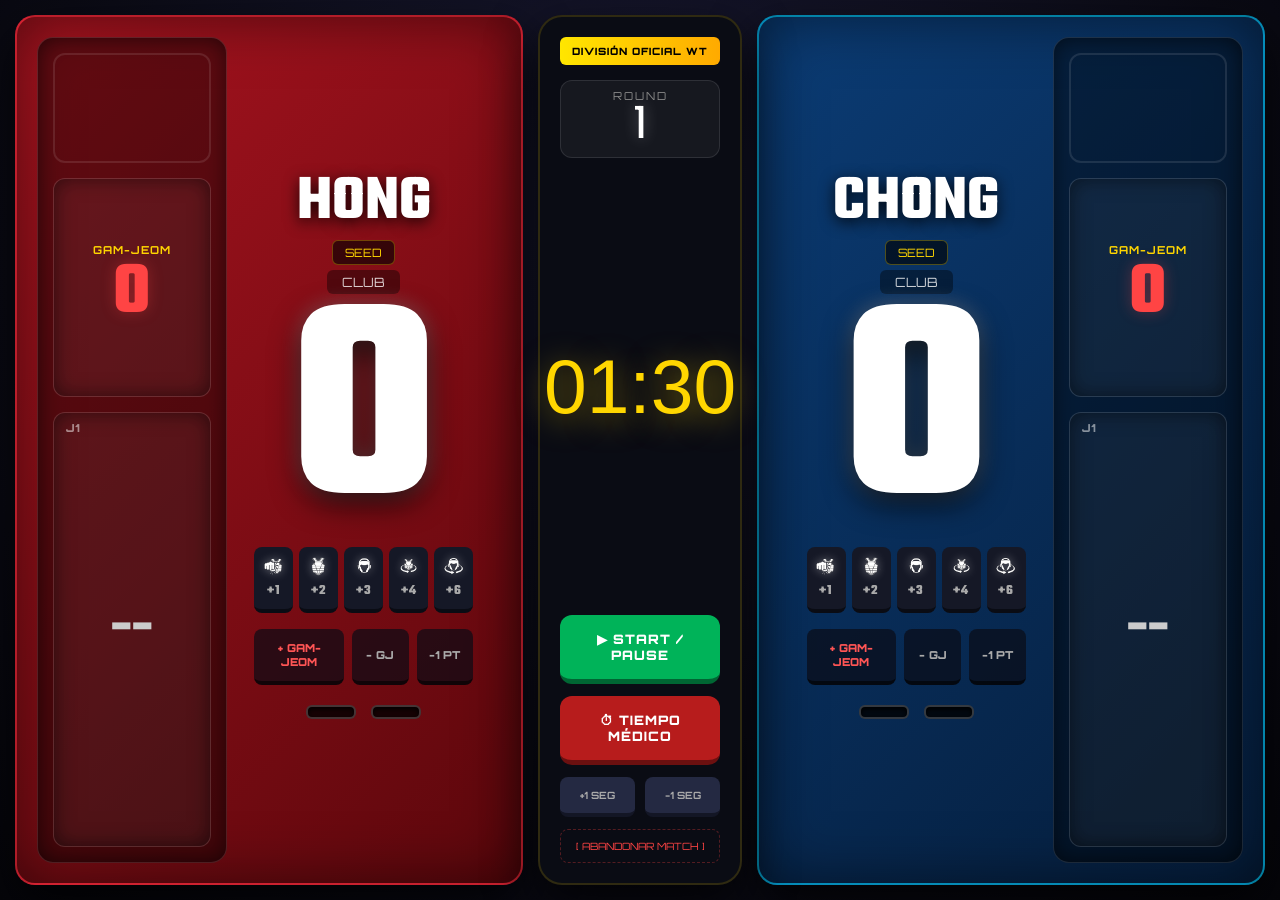
==== commit 59db7991: "llave ganador" ====
--- a/combate.html
+++ b/combate.html
@@ -105,27 +105,29 @@
     </div>
 
     <div class="modal-overlay" id="modal-round">
-        <div class="modal-box" style="max-width: 900px; width: 95%;">
+        <div class="modal-box" style="max-width: 750px; width: 95%;">
             <div class="modal-titulo" id="modal-r-titulo">ROUND TERMINADO</div>
-            <div id="modal-r-ganador" style="font-size: 30px; font-weight: 900; margin: 10px 0;">GANADOR</div>
+            <div id="modal-r-ganador">GANADOR</div>
             <div class="modal-criterio" id="modal-r-criterio">Criterio.</div>
             
             <div class="tabla-estadisticas" id="contenedor-estadisticas">
                 <div class="stat-header"><div>HONG</div><div>ESTADÍSTICAS</div><div>CHONG</div></div>
-                <div class="stat-row stat-total"><div class="stat-r-val" id="st-pt-r">0</div><div>TOTAL</div><div class="stat-a-val" id="st-pt-a">0</div></div>
-                <div class="stat-row"><div class="stat-r-val" id="st-pu-r">0</div><div class="stat-icon-wrapper"><span class="stat-icon icon-punio"></span></div><div class="stat-a-val" id="st-pu-a">0</div></div>
-                <div class="stat-row"><div class="stat-r-val" id="st-pe-r">0</div><div class="stat-icon-wrapper"><span class="stat-icon icon-peto"></span></div><div class="stat-a-val" id="st-pe-a">0</div></div>
-                <div class="stat-row"><div class="stat-r-val" id="st-ca-r">0</div><div class="stat-icon-wrapper"><span class="stat-icon icon-casco"></span></div><div class="stat-a-val" id="st-ca-a">0</div></div>
-                <div class="stat-row"><div class="stat-r-val" id="st-gj-r">0</div><div>FALTAS</div><div class="stat-a-val" id="st-gj-a">0</div></div>
+                <div class="stat-row stat-total"><div class="stat-r-val" id="st-pt-r">0</div><div>PUNTOS NETOS</div><div class="stat-a-val" id="st-pt-a">0</div></div>
+                <div class="stat-row"><div class="stat-r-val" id="st-pu-r">0</div><div class="stat-icon-wrapper"><span class="tkd-icon icon-punio"></span></div><div class="stat-a-val" id="st-pu-a">0</div></div>
+                <div class="stat-row"><div class="stat-r-val" id="st-pe-r">0</div><div class="stat-icon-wrapper"><span class="tkd-icon icon-peto"></span></div><div class="stat-a-val" id="st-pe-a">0</div></div>
+                <div class="stat-row"><div class="stat-r-val" id="st-pg-r">0</div><div class="stat-icon-wrapper"><span class="tkd-icon icon-petogiro"></span></div><div class="stat-a-val" id="st-pg-a">0</div></div>
+                <div class="stat-row"><div class="stat-r-val" id="st-ca-r">0</div><div class="stat-icon-wrapper"><span class="tkd-icon icon-casco"></span></div><div class="stat-a-val" id="st-ca-a">0</div></div>
+                <div class="stat-row"><div class="stat-r-val" id="st-cg-r">0</div><div class="stat-icon-wrapper"><span class="tkd-icon icon-cascogiro"></span></div><div class="stat-a-val" id="st-cg-a">0</div></div>
+                <div class="stat-row"><div class="stat-r-val" id="st-gj-r">0</div><div>FALTAS RECIBIDAS</div><div class="stat-a-val" id="st-gj-a">0</div></div>
             </div>
-
             <div id="contenedor-voto-manual" style="display: none; margin: 20px 0;">
-                <div class="fila-jueces-voto">
-                    <button class="btn-voto-rojo" onclick="asignarGanadorManual('rojo')">SUPERIORIDAD HONG</button>
-                    <button class="btn-voto-azul" onclick="asignarGanadorManual('azul')">SUPERIORIDAD CHONG</button>
+                <div style="display: flex; gap: 15px; width: 100%;">
+                    <button class="btn-voto-rojo" onclick="asignarGanadorManual('rojo')">DECLARAR VICTORIA HONG</button>
+                    <button class="btn-voto-azul" onclick="asignarGanadorManual('azul')">DECLARAR VICTORIA CHONG</button>
                 </div>
             </div>
-            <button id="btn-modal-accion" class="btn-iniciar-gigante" onclick="avanzarSiguientePaso()" style="width: 100%; margin-top: 20px;">AVANZAR / CONTINUAR</button>
+            
+            <button id="btn-modal-accion" class="btn-iniciar-gigante" onclick="avanzarSiguientePaso()" style="width: 100%; margin-top: 10px;">AVANZAR / CONTINUAR</button>
         </div>
     </div>
 
--- a/css/componentes.css
+++ b/css/componentes.css
@@ -265,6 +265,7 @@
 .toggle-slider { width: 16px; height: 16px; background: #64748b; border-radius: 50%; position: absolute; top: 2px; left: 2px; transition: 0.3s; }
 .toggle-checkbox:checked + .toggle-switch { background: rgba(0, 230, 118, 0.15); border-color: #00e676; }
 .toggle-checkbox:checked + .toggle-switch .toggle-slider { left: 24px; background: #00e676; box-shadow: 0 0 10px #00e676; }
+
 /* ========================================================
    DIAGNOSTICO JOYSTICKS MAPPING (PANTALLA DE TEST)
    ======================================================== */
@@ -303,4 +304,54 @@
 .ps-stick { width: 34px; height: 34px; border-radius: 50%; }
 
 .ps-btn.prendido { color: #000 !important; border-color: #ffd600 !important; background: #ffd600 !important; box-shadow: 0 0 15px rgba(255,214,0,0.6); font-weight: bold; transform: scale(1.1); }
-.ps-stick.prendido { background: rgba(255,214,0,0.4) !important; border-color: #ffd600 !important; box-shadow: 0 0 15px rgba(255,214,0,0.6); transform: scale(1.1); }+.ps-stick.prendido { background: rgba(255,214,0,0.4) !important; border-color: #ffd600 !important; box-shadow: 0 0 15px rgba(255,214,0,0.6); transform: scale(1.1); }
+
+/* Panel de Torneo más compacto */
+.panel-registro-esports {
+    gap: 12px !important; /* Reducimos el espacio entre elementos */
+    padding: 20px !important;
+}
+
+.input-group { margin-bottom: 8px !important; }
+
+/* Hacemos que los selectores ocupen menos altura */
+.setup-select-cyber, .setup-input-cyber {
+    padding: 8px 10px !important;
+    font-size: 12px !important;
+}
+
+/* Reducimos el tamaño de las fuentes un poco para que no sobrepase la altura */
+.registro-header { font-size: 11px !important; margin-bottom: 5px !important; }
+
+
+/* ========================================================
+   SCROLLBARS CYBER (REEMPLAZO DE BARRAS POR DEFECTO)
+   ======================================================== */
+
+/* Para navegadores basados en WebKit (Chrome, Edge, Safari) */
+::-webkit-scrollbar {
+    width: 6px;  /* Ancho de la barra vertical */
+    height: 8px; /* Alto de la barra horizontal */
+}
+
+::-webkit-scrollbar-track {
+    background: rgba(10, 12, 22, 0.8); /* Fondo oscuro que se camufla */
+    border-radius: 10px;
+}
+
+::-webkit-scrollbar-thumb {
+    background: rgba(0, 221, 255, 0.2); /* Cian semi-transparente muy sutil */
+    border-radius: 10px;
+    border: 1px solid rgba(0, 221, 255, 0.1);
+}
+
+::-webkit-scrollbar-thumb:hover {
+    background: rgba(0, 221, 255, 0.6); /* Se ilumina cuando le pasás el mouse */
+    box-shadow: 0 0 10px rgba(0, 221, 255, 0.5);
+}
+
+/* Para Firefox */
+* {
+    scrollbar-width: thin;
+    scrollbar-color: rgba(0, 221, 255, 0.3) rgba(10, 12, 22, 0.8);
+}
--- a/css/marcador.css
+++ b/css/marcador.css
@@ -23,16 +23,18 @@
     border-radius: 20px; 
     position: relative; 
     box-shadow: 0 20px 50px rgba(0,0,0,0.8);
-}
-
-.rojo { 
-    /* Gradiente rojo profundo clásico */
+    transition: all 0.3s ease;
+}
+
+.bando.rojo { 
+    --glow-color: #ff3344;
     background: linear-gradient(135deg, #a7131f 0%, #5c070c 100%);
     border: 2px solid rgba(255, 51, 68, 0.5); 
     box-shadow: inset 0 0 60px rgba(0,0,0,0.5), 0 20px 50px rgba(0,0,0,0.8); 
 }
-.azul { 
-    /* Gradiente azul profundo clásico */
+
+.bando.azul { 
+    --glow-color: #00ddff;
     background: linear-gradient(135deg, #0b3c75 0%, #051d3b 100%);
     border: 2px solid rgba(0, 221, 255, 0.5); 
     box-shadow: inset 0 0 60px rgba(0,0,0,0.5), 0 20px 50px rgba(0,0,0,0.8); 
@@ -49,7 +51,7 @@
 }
 
 /* ========================================================
-   2. TEXTOS Y NÚMEROS NEÓN (APILADO AUTOMÁTICO)
+   2. TEXTOS Y NÚMEROS NEÓN
    ======================================================== */
 .nombre-competidor { 
     font-family: 'Teko', sans-serif; 
@@ -80,12 +82,12 @@
     background: rgba(0,0,0,0.4); 
     padding: 4px 15px; 
     border-radius: 6px; 
-    margin-bottom: 2vh; /* Da un respiro antes de que empiece el número */
+    margin-bottom: 2vh;
 }
 
 .puntos { 
     font-family: 'Teko', sans-serif; 
-    font-size: 23vw; /* Ajustado para que encaje perfecto */
+    font-size: 23vw; 
     font-weight: 900; 
     line-height: 0.75; 
     margin-top: 0; 
@@ -140,10 +142,9 @@
 .modulo-lateral.parpadeo-voto { background: rgba(255, 214, 0, 0.2); border-color: #ffd600; }
 .modulo-lateral.parpadeo-voto .score-modulo { color: #ffd600; text-shadow: 0 0 15px #ffd600; }
 
-/* Rondas Ganadas (Leds) */
-.rounds-ganados-container { display: flex; gap: 15px; position: absolute; bottom: 20px; }
-.led-round { width: 50px; height: 14px; border-radius: 6px; border: 2px solid rgba(255,255,255,0.2); background: rgba(0,0,0,0.8); box-shadow: inset 0 2px 5px rgba(0,0,0,1); }
-.led-round.activo { background: #ffd600; box-shadow: 0 0 20px #ffd600; border-color: #fff; }
+.rounds-ganados-container { display: flex; gap: 15px; position: relative; margin-top: 20px; margin-bottom: 10px; }
+.led-round { width: 50px; height: 14px; border-radius: 6px; border: 2px solid rgba(255,255,255,0.2); background: rgba(0,0,0,0.8); box-shadow: inset 0 2px 5px rgba(0,0,0,1); transition: 0.3s ease; }
+.led-round.activo { background: #00e676; box-shadow: 0 0 25px #00e676; border-color: #fff; }
 
 /* ========================================================
    5. CONSOLA CENTRAL NEÓN
@@ -173,53 +174,50 @@
 .reloj-nucleo { margin: 20px 0; }
 .tiempo { font-family: 'Impact', sans-serif; font-size: 6vw; color: #ffd600; text-shadow: 0 5px 30px rgba(255, 214, 0, 0.5); line-height: 1; }
 
-/* Controles Chunky del Centro */
+/* Controles Centro */
 .controles-centro-gamer { display: flex; flex-direction: column; gap: 12px; width: 100%; }
-
-.btn-control-main {
-    border: none;
-    border-radius: 12px;
-    font-family: 'Orbitron';
-    font-weight: 900;
-    font-size: 13px;
-    padding: 16px;
-    color: #fff;
-    cursor: pointer;
-    transition: 0.1s ease;
-    letter-spacing: 1px;
-}
+.btn-control-main { border: none; border-radius: 12px; font-family: 'Orbitron'; font-weight: 900; font-size: 13px; padding: 16px; color: #fff; cursor: pointer; transition: 0.1s ease; letter-spacing: 1px; }
 .btn-play { background: #00b359; border-bottom: 5px solid #006633; }
 .btn-play:active { transform: translateY(4px); border-bottom-width: 1px; }
-
 .btn-kyeshi { background: #b71c1c; border-bottom: 5px solid #6b1010; }
 .btn-kyeshi:active { transform: translateY(4px); border-bottom-width: 1px; }
-
 .fila-botones-tiempo { display: flex; gap: 10px; width: 100%; }
 .btn-sec-centro { flex: 1; background: #242942; border: none; border-bottom: 4px solid #131625; color: #aaa; font-family: 'Orbitron'; font-weight: bold; font-size: 10px; padding: 12px; border-radius: 8px; cursor: pointer; transition: 0.1s ease;}
 .btn-sec-centro:active { transform: translateY(3px); border-bottom-width: 1px; }
-
 .btn-salir-match { background: transparent; color: #ff4444; font-size: 10px; font-family: 'Orbitron'; padding: 10px; border-radius: 8px; width: 100%; cursor: pointer; border: 1px dashed rgba(255,68,68,0.3); }
-.btn-salir-match:hover { background: rgba(255,68,68,0.1); border-color: #ff4444; }
-
-/* ========================================================
-   AJUSTES EXCLUSIVOS PARA PANTALLA DE TV (PÚBLICO)
-   ======================================================== */
-.pagina-publico .panel-operador-rapido { display: none !important; }
-.pagina-publico .centro { background: transparent; border: none; box-shadow: none; backdrop-filter: none; justify-content: flex-start; padding-top: 40px; }
-.pagina-publico .bando.rojo { margin-left: 10px; }
-.pagina-publico .bando.azul { margin-right: 10px; }
-
-/* Hit Indicator en Pantalla Pública */
-.icono-hit-reciente { position: absolute; width: 80px; height: 80px; opacity: 0; transform: scale(0.5); transition: all 0.3s cubic-bezier(0.175, 0.885, 0.32, 1.275); z-index: 10; bottom: 15%; }
-.icono-hit-reciente.show { opacity: 1; transform: scale(1); }
-.rojo .icono-hit-reciente { right: 40px; filter: drop-shadow(0 0 20px #fff); }
-.azul .icono-hit-reciente { left: 40px; filter: drop-shadow(0 0 20px #fff); }
-
-/* ========================================================
-   ANIMACIONES EXPLOSIVAS DE PUNTOS Y BOTONERA DE ÍCONOS
-   ======================================================== */
-
-/* Clases de los íconos de los botones */
+
+/* ========================================================
+   ESTILOS CONTROLADORES DE ANIMACIONES FLOTANTES (TV Y OPERADOR)
+   ======================================================== */
+.puntos.hit { animation: puntoHit 0.3s ease-out; }
+@keyframes puntoHit {
+    0% { transform: scale(1); text-shadow: 0 0 20px rgba(255,255,255,0.2); }
+    50% { transform: scale(1.15); text-shadow: 0 0 40px #fff; }
+    100% { transform: scale(1); text-shadow: 0 0 20px rgba(255,255,255,0.2); }
+}
+
+.texto-flotante {
+    position: absolute; font-size: 4vw; font-family: 'Orbitron', sans-serif; font-weight: 900;
+    color: #ffd600; text-shadow: 0 0 10px #000, 0 0 20px #ffd600; pointer-events: none;
+    animation: flotarArriba 1s ease-out forwards; z-index: 100; top: 20%; left: 50%; transform: translateX(-50%);
+}
+@keyframes flotarArriba {
+    0% { opacity: 1; margin-top: 0; transform: translateX(-50%) scale(1); }
+    100% { opacity: 0; margin-top: -100px; transform: translateX(-50%) scale(1.5); }
+}
+
+.texto-flotante-tv {
+    position: absolute; display: flex; flex-direction: column; align-items: center; justify-content: center;
+    pointer-events: none; animation: flotarArribaTV 1.3s cubic-bezier(0.175, 0.885, 0.32, 1.275) forwards;
+    z-index: 500; top: 25%; left: 50%; transform: translateX(-50%);
+}
+@keyframes flotarArribaTV {
+    0% { opacity: 0; transform: translateX(-50%) scale(0.4) translateY(60px); }
+    25% { opacity: 1; transform: translateX(-50%) scale(1.1) translateY(0); }
+    80% { opacity: 1; transform: translateX(-50%) scale(1) translateY(-40px); }
+    100% { opacity: 0; transform: translateX(-50%) scale(1.4) translateY(-100px); filter: blur(4px); }
+}
+
 .tkd-icon { width: 100%; height: 100%; background-size: contain; background-repeat: no-repeat; background-position: center; display: inline-block; filter: invert(1); }
 .icon-punio { background-image: url('../puño.png'); } 
 .icon-peto { background-image: url('../pechera.png'); } 
@@ -227,49 +225,73 @@
 .icon-casco { background-image: url('../cabezal.png'); } 
 .icon-cascogiro { background-image: url('../cabezal-giro.png'); }
 
-/* Grilla de botones con íconos */
 .fila-puntos-grid { display: grid; grid-template-columns: repeat(5, 1fr); gap: 6px; }
 .btn-pt-icon { display: flex; flex-direction: column; align-items: center; justify-content: center; background: #151826; border-bottom: 4px solid #0a0c14; padding: 8px 4px; gap: 4px; }
-.btn-pt-icon .tkd-icon { width: 22px; height: 22px; filter: drop-shadow(0 0 5px rgba(255,255,255,0.4)); transition: 0.2s; }
+.btn-pt-icon .tkd-icon { width: 22px; height: 22px; filter: drop-shadow(0 0 5px rgba(255,255,255,0.4)); }
 .btn-pt-icon span:last-child { font-size: 14px; font-family: 'Teko', sans-serif; letter-spacing: 1px; color: #aaa;}
 
-/* Hover de los botones de Puntos */
 .rojo .btn-pt-icon:hover { background: #321818; }
 .rojo .btn-pt-icon:hover .tkd-icon { filter: drop-shadow(0 0 8px #ff3344); }
 .rojo .btn-pt-icon:hover span:last-child { color: #ff3344; text-shadow: 0 0 10px #ff3344; }
-
 .azul .btn-pt-icon:hover { background: #122838; }
 .azul .btn-pt-icon:hover .tkd-icon { filter: drop-shadow(0 0 8px #00ddff); }
 .azul .btn-pt-icon:hover span:last-child { color: #00ddff; text-shadow: 0 0 10px #00ddff; }
 
-/* Animación del número central (Latido Neón) */
-@keyframes puntoHit {
-    0% { transform: scale(1); color: #fff; text-shadow: 0 0 20px rgba(255,255,255,0.2); }
-    50% { transform: scale(1.3); color: #ffd600; text-shadow: 0 0 40px #ffd600, 0 0 80px #ffd600; }
-    100% { transform: scale(1); color: #fff; text-shadow: 0 0 20px rgba(255,255,255,0.2); }
-}
-
-.puntos.hit {
-    animation: puntoHit 0.3s ease-out;
-}
-
-/* Animación del Texto Flotante (+1, +2, etc) */
-.texto-flotante {
-    position: absolute;
-    font-size: 4vw;
-    font-family: 'Orbitron', sans-serif;
-    font-weight: 900;
-    color: #ffd600;
-    text-shadow: 0 0 10px #000, 0 0 20px #ffd600;
-    pointer-events: none;
-    animation: flotarArriba 1s ease-out forwards;
-    z-index: 100;
-    top: 20%;
-    left: 50%;
-    transform: translateX(-50%);
-}
-
-@keyframes flotarArriba {
-    0% { opacity: 1; margin-top: 0; transform: translateX(-50%) scale(1); }
-    100% { opacity: 0; margin-top: -100px; transform: translateX(-50%) scale(1.5); }
+/* ========================================================
+   MODALES AISLADOS (EVITA EL DESACOMODO RADICAL)
+   ======================================================== */
+.modal-overlay { position: fixed; top: 0; left: 0; width: 100%; height: 100%; background: rgba(3, 4, 9, 0.85); display: none; justify-content: center; align-items: center; z-index: 200; backdrop-filter: blur(12px); }
+.modal-overlay.activa { display: flex; }
+.modal-box { background: #121526; border: 2px solid rgba(255, 255, 255, 0.08); padding: 40px; border-radius: 24px; box-shadow: 0 40px 80px rgba(0,0,0,0.8); }
+
+/* --- GRILLA DEL OPERADOR --- */
+#modal-round .modal-box { text-align: center; border-color: #ffd600; box-shadow: 0 0 50px rgba(255, 214, 0, 0.15); }
+.tabla-estadisticas { display: flex; flex-direction: column; gap: 6px; background: rgba(0, 0, 0, 0.6); padding: 20px; border-radius: 16px; border: 1px solid rgba(255, 255, 255, 0.05); margin-bottom: 20px; width: 100%; }
+.stat-header { display: grid; grid-template-columns: 1fr 140px 1fr; align-items: center; font-family: 'Orbitron'; font-size: 16px; font-weight: 900; color: #8da2be; padding-bottom: 15px; border-bottom: 2px dashed rgba(255,255,255,0.15); margin-bottom: 10px; }
+.stat-header div:first-child { color: #ff3344; font-size: 22px; text-shadow: 0 0 15px rgba(255,51,68,0.5); }
+.stat-header div:last-child { color: #00ddff; font-size: 22px; text-shadow: 0 0 15px rgba(0,221,255,0.5); }
+.stat-row { display: grid; grid-template-columns: 1fr 140px 1fr; align-items: center; background: rgba(255, 255, 255, 0.02); border-radius: 8px; padding: 6px 10px; font-family: 'Teko', sans-serif; font-size: 32px; font-weight: 900; line-height: 1; transition: 0.2s; }
+.stat-row:hover { background: rgba(255, 255, 255, 0.06); transform: scale(1.02); }
+.stat-r-val { color: #ff3344; text-shadow: 0 0 10px rgba(255,51,68,0.4); }
+.stat-a-val { color: #00ddff; text-shadow: 0 0 10px rgba(0,221,255,0.4); }
+.stat-row div:nth-child(2) { font-family: 'Orbitron'; font-size: 11px; color: #ffd600; letter-spacing: 2px; display: flex; justify-content: center; align-items: center; }
+.stat-icon-wrapper .tkd-icon { width: 28px; height: 28px; filter: drop-shadow(0 0 5px rgba(255,255,255,0.5)); }
+.stat-total { background: rgba(255, 214, 0, 0.1); border: 1px solid rgba(255, 214, 0, 0.3); font-size: 45px; margin-bottom: 10px; }
+.stat-total div:nth-child(2) { color: #ffd600; font-size: 16px; text-shadow: 0 0 15px rgba(255,214,0,0.6); }
+
+/* --- GRILLA BLINDADA DE LA TV (PREFIJO .pub-) --- */
+#pub-modal-round .modal-box { text-align: center; border-color: #ffd600; box-shadow: 0 0 60px rgba(255, 214, 0, 0.2); padding: 35px; }
+.pub-tabla-stats { display: flex; flex-direction: column; gap: 8px; background: rgba(0, 0, 0, 0.75); padding: 25px; border-radius: 20px; border: 2px solid rgba(255, 255, 255, 0.04); margin-top: 20px; width: 100%; box-shadow: inset 0 0 30px rgba(0,0,0,0.8); }
+.pub-stat-header { display: grid; grid-template-columns: 1fr 180px 1fr; align-items: center; font-family: 'Orbitron'; font-size: 20px; font-weight: 900; color: #8da2be; padding-bottom: 15px; border-bottom: 2px dashed rgba(255,255,255,0.2); margin-bottom: 12px; text-transform: uppercase; }
+.pub-stat-header div:first-child { color: #ff3344; font-size: 28px; text-shadow: 0 0 20px rgba(255,51,68,0.6); font-family: 'Teko'; }
+.pub-stat-header div:last-child { color: #00ddff; font-size: 28px; text-shadow: 0 0 20px rgba(0,221,255,0.6); font-family: 'Teko'; }
+.pub-stat-row { display: grid; grid-template-columns: 1fr 180px 1fr; align-items: center; background: rgba(255, 255, 255, 0.01); border-radius: 10px; padding: 8px 15px; font-family: 'Teko', sans-serif; font-size: 38px; font-weight: 900; line-height: 1; border-bottom: 1px solid rgba(255,255,255,0.02); }
+.pub-r-val { color: #ff3344; text-shadow: 0 0 15px rgba(255,51,68,0.5); }
+.pub-a-val { color: #00ddff; text-shadow: 0 0 15px rgba(0,221,255,0.5); }
+.pub-stat-row div:nth-child(2) { font-family: 'Orbitron'; font-size: 12px; color: #ffd600; letter-spacing: 2px; display: flex; justify-content: center; align-items: center; font-weight: 900; }
+.pub-stat-total { background: rgba(255, 214, 0, 0.08); border: 2px solid rgba(255, 214, 0, 0.25); font-size: 52px; margin-bottom: 12px; padding: 12px 15px; }
+.pub-stat-total div:nth-child(2) { color: #ffd600; font-size: 18px; text-shadow: 0 0 20px rgba(255,214,0,0.7); }
+
+/* Titulaciones modales compartidos */
+#modal-r-titulo, #pub-modal-r-titulo { font-family: 'Orbitron'; font-size: 22px; color: #fff; letter-spacing: 4px; text-align: center; margin-bottom: 5px; font-weight: 900; }
+#modal-r-ganador, #pub-modal-r-ganador { font-family: 'Teko', sans-serif; font-size: 58px; color: #ffd600; letter-spacing: 2px; text-shadow: 0 0 25px rgba(255, 214, 0, 0.6); text-transform: uppercase; line-height: 1; margin: 5px 0; font-weight: 900; text-align: center; }
+#modal-r-criterio, #pub-modal-r-criterio { font-family: 'Orbitron'; font-size: 14px; color: #00ddff; letter-spacing: 2px; margin-bottom: 20px; font-weight: 900; text-align: center; }
+
+/* Votos manuales */
+.btn-voto-rojo, .btn-voto-azul { flex: 1; padding: 15px; font-family: 'Orbitron'; font-weight: 900; border: none; border-radius: 12px; cursor: pointer; color: #fff; font-size: 13px; transition: 0.2s; }
+.btn-voto-rojo { background: #a7131f; border-bottom: 4px solid #5c070c; }
+.btn-voto-azul { background: #0b3c75; border-bottom: 4px solid #051d3b; }
+
+/* ========================================================
+   EFECTO PULSO NEÓN CON PATRÓN CONSTANTE (100% COMPATIBLE)
+   ======================================================== */
+@keyframes neon-pulse-winner {
+    0% { box-shadow: 0 0 20px var(--glow-color), inset 0 0 25px var(--glow-color); border-color: rgba(255,255,255,0.6); }
+    50% { box-shadow: 0 0 70px var(--glow-color), inset 0 0 45px var(--glow-color); border-color: var(--glow-color); }
+    100% { box-shadow: 0 0 20px var(--glow-color), inset 0 0 25px var(--glow-color); border-color: rgba(255,255,255,0.6); }
+}
+.bando.round-win-glow {
+    animation: neon-pulse-winner 1s infinite alternate !important;
+    border-width: 5px !important;
+    z-index: 50;
 }
